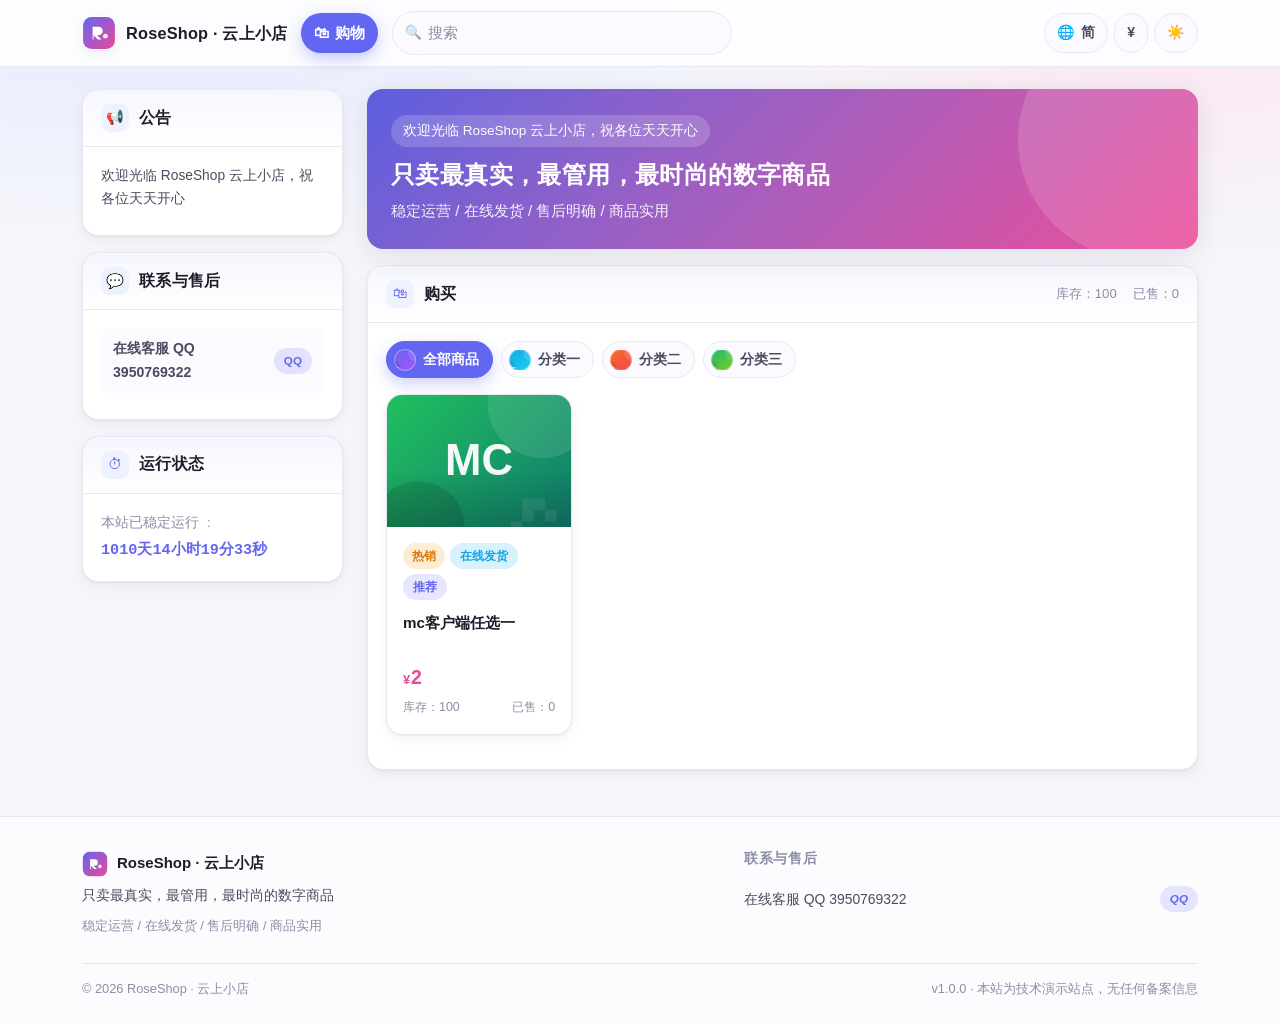
==== index.html @ aa4a369e "feat: 纯静态虚拟商品商城（前台 + 收银台） 复刻同类 PHP 发卡站的前端架构，改造为可部署到 Netlify / GitHub Pages 的纯静态站点：  - 架构：setVar/getV" ====
<!DOCTYPE html>
<html lang="zh-CN">
<head>
    <meta charset="UTF-8">
    <meta name="viewport" content="width=device-width, initial-scale=1, maximum-scale=1">
    <title>购物 - RoseShop · 云上小店</title>
    <meta name="keywords" content="数字商品,卡密,虚拟商品商城,静态站点">
    <meta name="description" content="一个纯静态、可部署到 Netlify / GitHub Pages 的虚拟商品商城">
    <link rel="icon" href="assets/images/favicon.svg">

    <!--start::HOOK-->
    <!--end::HOOK-->

    <link rel="stylesheet" href="assets/common/css/vendor/bootstrap.min.css">
    <link rel="stylesheet" href="assets/common/js/vendor/theme/default/layer.css">
    <link rel="stylesheet" href="assets/common/css/vendor/toastr.min.css">
    <link rel="stylesheet" href="assets/common/css/_.css">
    <link rel="stylesheet" href="assets/user/css/index.css">
</head>
<body>

<div data-chrome="header"></div>

<main class="container shop-layout">
    <div class="row g-3 g-lg-4">

        <!-- 主区：分类 + 商品列表 -->
        <div class="col-12 col-lg-8 col-xl-9 order-lg-last">
            <section class="rs-hero shop-hero">
                <span class="rs-hero__quote" data-role="hero-line-1">欢迎光临</span>
                <h2 data-role="hero-slogan">只卖最真实，最管用，最时尚的数字商品</h2>
                <p data-role="hero-sub">稳定运营 / 在线发货 / 售后明确 / 商品实用</p>
                <p class="mt-2 mb-0" style="font-size:.86rem;opacity:.85" data-role="hero-line-2"></p>
            </section>

            <section class="rs-panel">
                <div class="rs-panel__head">
                    <span class="rs-panel__icon">🛍</span>
                    <h6 data-i18n="购买">购买</h6>
                    <div class="ms-auto text-muted-2 d-flex gap-3" style="font-size:.82rem" data-role="shop-stats"></div>
                </div>
                <div class="rs-panel__body">
                    <div class="switch-category shop-cats"></div>
                    <div class="row g-2 g-lg-3 item-list">
                        <div class="item-message" data-i18n="努力加载中..">努力加载中..</div>
                    </div>
                </div>
            </section>
        </div>

        <!-- 侧栏：公告 / 售后 / 运行状态 -->
        <aside class="col-12 col-lg-4 col-xl-3 order-lg-first">
            <section class="rs-panel side-panel">
                <div class="rs-panel__head"><span class="rs-panel__icon">📢</span><h6 data-i18n="公告">公告</h6></div>
                <div class="rs-panel__body" data-role="announcement"></div>
            </section>

            <section class="rs-panel side-panel">
                <div class="rs-panel__head"><span class="rs-panel__icon">💬</span><h6 data-i18n="联系与售后">联系与售后</h6></div>
                <div class="rs-panel__body" data-role="contacts"></div>
            </section>

            <section class="rs-panel side-panel">
                <div class="rs-panel__head"><span class="rs-panel__icon">⏱</span><h6>运行状态</h6></div>
                <div class="rs-panel__body">
                    <div class="uptime-line"><span data-i18n="本站已稳定运行">本站已稳定运行</span>:</div>
                    <div class="rs-timer mt-1" data-role="uptime">--</div>
                </div>
            </section>
        </aside>

    </div>
</main>

<div data-chrome="footer"></div>

<!-- 第三方库（vendored，无外网依赖） -->
<script src="assets/common/js/vendor/jquery.min.js"></script>
<script src="assets/common/js/vendor/bootstrap.bundle.min.js"></script>
<script src="assets/common/js/vendor/layer.js"></script>
<script src="assets/common/js/vendor/sweetalert2.all.min.js"></script>
<script src="assets/common/js/vendor/toastr.min.js"></script>

<!-- 框架层：变量注入 / 控制器加载 / 公共运行时 -->
<script src="assets/common/js/ready.js?v=1.0.0"></script>
<script src="assets/data/i18n.js?v=1.0.0"></script>
<script src="assets/data/catalog.js?v=1.0.0"></script>
<script src="assets/data/cards.js?v=1.0.0"></script>
<script src="assets/common/js/_.js?v=1.0.0"></script>
<script src="assets/user/js/_index.js?v=1.0.0"></script>

<!-- 页面控制器：一页一控制器 -->
<script>ready("user/controller/index/index.js");</script>
</body>
</html>
---- assets/common/js/vendor/theme/default/layer.css ----
.layui-layer-imgbar,.layui-layer-imgtit a,.layui-layer-tab .layui-layer-title span,.layui-layer-title{text-overflow:ellipsis;white-space:nowrap}html #layuicss-layer{display:none;position:absolute;width:1989px}.layui-layer,.layui-layer-shade{position:fixed;_position:absolute;pointer-events:auto}.layui-layer-shade{top:0;left:0;width:100%;height:100%;_height:expression(document.body.offsetHeight+"px")}.layui-layer{-webkit-overflow-scrolling:touch;top:150px;left:0;margin:0;padding:0;background-color:#fff;-webkit-background-clip:content;border-radius:2px;box-shadow:1px 1px 50px rgba(0,0,0,.3)}.layui-layer-close{position:absolute}.layui-layer-content{position:relative}.layui-layer-border{border:1px solid #B2B2B2;border:1px solid rgba(0,0,0,.1);box-shadow:1px 1px 5px rgba(0,0,0,.2)}.layui-layer-load{background:url(loading-1.gif) center center no-repeat #eee}.layui-layer-ico{background:url(icon.png) no-repeat}.layui-layer-btn a,.layui-layer-dialog .layui-layer-ico,.layui-layer-setwin a{display:inline-block;*display:inline;*zoom:1;vertical-align:top}.layui-layer-move{display:none;position:fixed;*position:absolute;left:0;top:0;width:100%;height:100%;cursor:move;opacity:0;filter:alpha(opacity=0);background-color:#fff;z-index:2147483647}.layui-layer-resize{position:absolute;width:15px;height:15px;right:0;bottom:0;cursor:se-resize}.layer-anim{-webkit-animation-fill-mode:both;animation-fill-mode:both;-webkit-animation-duration:.3s;animation-duration:.3s}@-webkit-keyframes layer-bounceIn{0%{opacity:0;-webkit-transform:scale(.5);transform:scale(.5)}100%{opacity:1;-webkit-transform:scale(1);transform:scale(1)}}@keyframes layer-bounceIn{0%{opacity:0;-webkit-transform:scale(.5);-ms-transform:scale(.5);transform:scale(.5)}100%{opacity:1;-webkit-transform:scale(1);-ms-transform:scale(1);transform:scale(1)}}.layer-anim-00{-webkit-animation-name:layer-bounceIn;animation-name:layer-bounceIn}@-webkit-keyframes layer-zoomInDown{0%{opacity:0;-webkit-transform:scale(.1) translateY(-2000px);transform:scale(.1) translateY(-2000px);-webkit-animation-timing-function:ease-in-out;animation-timing-function:ease-in-out}60%{opacity:1;-webkit-transform:scale(.475) translateY(60px);transform:scale(.475) translateY(60px);-webkit-animation-timing-function:ease-out;animation-timing-function:ease-out}}@keyframes layer-zoomInDown{0%{opacity:0;-webkit-transform:scale(.1) translateY(-2000px);-ms-transform:scale(.1) translateY(-2000px);transform:scale(.1) translateY(-2000px);-webkit-animation-timing-function:ease-in-out;animation-timing-function:ease-in-out}60%{opacity:1;-webkit-transform:scale(.475) translateY(60px);-ms-transform:scale(.475) translateY(60px);transform:scale(.475) translateY(60px);-webkit-animation-timing-function:ease-out;animation-timing-function:ease-out}}.layer-anim-01{-webkit-animation-name:layer-zoomInDown;animation-name:layer-zoomInDown}@-webkit-keyframes layer-fadeInUpBig{0%{opacity:0;-webkit-transform:translateY(2000px);transform:translateY(2000px)}100%{opacity:1;-webkit-transform:translateY(0);transform:translateY(0)}}@keyframes layer-fadeInUpBig{0%{opacity:0;-webkit-transform:translateY(2000px);-ms-transform:translateY(2000px);transform:translateY(2000px)}100%{opacity:1;-webkit-transform:translateY(0);-ms-transform:translateY(0);transform:translateY(0)}}.layer-anim-02{-webkit-animation-name:layer-fadeInUpBig;animation-name:layer-fadeInUpBig}@-webkit-keyframes layer-zoomInLeft{0%{opacity:0;-webkit-transform:scale(.1) translateX(-2000px);transform:scale(.1) translateX(-2000px);-webkit-animation-timing-function:ease-in-out;animation-timing-function:ease-in-out}60%{opacity:1;-webkit-transform:scale(.475) translateX(48px);transform:scale(.475) translateX(48px);-webkit-animation-timing-function:ease-out;animation-timing-function:ease-out}}@keyframes layer-zoomInLeft{0%{opacity:0;-webkit-transform:scale(.1) translateX(-2000px);-ms-transform:scale(.1) translateX(-2000px);transform:scale(.1) translateX(-2000px);-webkit-animation-timing-function:ease-in-out;animation-timing-function:ease-in-out}60%{opacity:1;-webkit-transform:scale(.475) translateX(48px);-ms-transform:scale(.475) translateX(48px);transform:scale(.475) translateX(48px);-webkit-animation-timing-function:ease-out;animation-timing-function:ease-out}}.layer-anim-03{-webkit-animation-name:layer-zoomInLeft;animation-name:layer-zoomInLeft}@-webkit-keyframes layer-rollIn{0%{opacity:0;-webkit-transform:translateX(-100%) rotate(-120deg);transform:translateX(-100%) rotate(-120deg)}100%{opacity:1;-webkit-transform:translateX(0) rotate(0);transform:translateX(0) rotate(0)}}@keyframes layer-rollIn{0%{opacity:0;-webkit-transform:translateX(-100%) rotate(-120deg);-ms-transform:translateX(-100%) rotate(-120deg);transform:translateX(-100%) rotate(-120deg)}100%{opacity:1;-webkit-transform:translateX(0) rotate(0);-ms-transform:translateX(0) rotate(0);transform:translateX(0) rotate(0)}}.layer-anim-04{-webkit-animation-name:layer-rollIn;animation-name:layer-rollIn}@keyframes layer-fadeIn{0%{opacity:0}100%{opacity:1}}.layer-anim-05{-webkit-animation-name:layer-fadeIn;animation-name:layer-fadeIn}@-webkit-keyframes layer-shake{0%,100%{-webkit-transform:translateX(0);transform:translateX(0)}10%,30%,50%,70%,90%{-webkit-transform:translateX(-10px);transform:translateX(-10px)}20%,40%,60%,80%{-webkit-transform:translateX(10px);transform:translateX(10px)}}@keyframes layer-shake{0%,100%{-webkit-transform:translateX(0);-ms-transform:translateX(0);transform:translateX(0)}10%,30%,50%,70%,90%{-webkit-transform:translateX(-10px);-ms-transform:translateX(-10px);transform:translateX(-10px)}20%,40%,60%,80%{-webkit-transform:translateX(10px);-ms-transform:translateX(10px);transform:translateX(10px)}}.layer-anim-06{-webkit-animation-name:layer-shake;animation-name:layer-shake}@-webkit-keyframes fadeIn{0%{opacity:0}100%{opacity:1}}.layui-layer-title{padding:0 80px 0 20px;height:50px;line-height:50px;border-bottom:1px solid #F0F0F0;font-size:14px;color:#333;overflow:hidden;border-radius:2px 2px 0 0}.layui-layer-setwin{position:absolute;right:15px;*right:0;top:17px;font-size:0;line-height:initial}.layui-layer-setwin a{position:relative;width:16px;height:16px;margin-left:10px;font-size:12px;_overflow:hidden}.layui-layer-setwin .layui-layer-min cite{position:absolute;width:14px;height:2px;left:0;top:50%;margin-top:-1px;background-color:#2E2D3C;cursor:pointer;_overflow:hidden}.layui-layer-setwin .layui-layer-min:hover cite{background-color:#2D93CA}.layui-layer-setwin .layui-layer-max{background-position:-32px -40px}.layui-layer-setwin .layui-layer-max:hover{background-position:-16px -40px}.layui-layer-setwin .layui-layer-maxmin{background-position:-65px -40px}.layui-layer-setwin .layui-layer-maxmin:hover{background-position:-49px -40px}.layui-layer-setwin .layui-layer-close1{background-position:1px -40px;cursor:pointer}.layui-layer-setwin .layui-layer-close1:hover{opacity:.7}.layui-layer-setwin .layui-layer-close2{position:absolute;right:-28px;top:-28px;width:30px;height:30px;margin-left:0;background-position:-149px -31px;*right:-18px;_display:none}.layui-layer-setwin .layui-layer-close2:hover{background-position:-180px -31px}.layui-layer-btn{text-align:right;padding:0 15px 12px;pointer-events:auto;user-select:none;-webkit-user-select:none}.layui-layer-btn a{height:28px;line-height:28px;margin:5px 5px 0;padding:0 15px;border:1px solid #dedede;background-color:#fff;color:#333;border-radius:2px;font-weight:400;cursor:pointer;text-decoration:none}.layui-layer-btn a:hover{opacity:.9;text-decoration:none}.layui-layer-btn a:active{opacity:.8}.layui-layer-btn .layui-layer-btn0{border-color:#1E9FFF;background-color:#1E9FFF;color:#fff}.layui-layer-btn-l{text-align:left}.layui-layer-btn-c{text-align:center}.layui-layer-dialog{min-width:300px}.layui-layer-dialog .layui-layer-content{position:relative;padding:20px;line-height:24px;word-break:break-all;overflow:hidden;font-size:14px;overflow-x:hidden;overflow-y:auto}.layui-layer-dialog .layui-layer-content .layui-layer-ico{position:absolute;top:16px;left:15px;_left:-40px;width:30px;height:30px}.layui-layer-ico1{background-position:-30px 0}.layui-layer-ico2{background-position:-60px 0}.layui-layer-ico3{background-position:-90px 0}.layui-layer-ico4{background-position:-120px 0}.layui-layer-ico5{background-position:-150px 0}.layui-layer-ico6{background-position:-180px 0}.layui-layer-rim{border:6px solid #8D8D8D;border:6px solid rgba(0,0,0,.3);border-radius:5px;box-shadow:none}.layui-layer-msg{min-width:180px;border:1px solid #D3D4D3;box-shadow:none}.layui-layer-hui{min-width:100px;background-color:#000;filter:alpha(opacity=60);background-color:rgba(0,0,0,.6);color:#fff;border:none}.layui-layer-hui .layui-layer-content{padding:12px 25px;text-align:center}.layui-layer-dialog .layui-layer-padding{padding:20px 20px 20px 55px;text-align:left}.layui-layer-page .layui-layer-content{position:relative;overflow:auto}.layui-layer-iframe .layui-layer-btn,.layui-layer-page .layui-layer-btn{padding-top:10px}.layui-layer-nobg{background:0 0}.layui-layer-iframe iframe{display:block;width:100%}.layui-layer-loading{border-radius:100%;background:0 0;box-shadow:none;border:none}.layui-layer-loading .layui-layer-content{width:60px;height:24px;background:url(loading-0.gif) no-repeat}.layui-layer-loading .layui-layer-loading1{width:37px;height:37px;background:url(loading-1.gif) no-repeat}.layui-layer-ico16,.layui-layer-loading .layui-layer-loading2{width:32px;height:32px;background:url(loading-2.gif) no-repeat}.layui-layer-tips{background:0 0;box-shadow:none;border:none}.layui-layer-tips .layui-layer-content{position:relative;line-height:22px;min-width:12px;padding:8px 15px;font-size:12px;_float:left;border-radius:2px;box-shadow:1px 1px 3px rgba(0,0,0,.2);background-color:#000;color:#fff}.layui-layer-tips .layui-layer-close{right:-2px;top:-1px}.layui-layer-tips i.layui-layer-TipsG{position:absolute;width:0;height:0;border-width:8px;border-color:transparent;border-style:dashed;*overflow:hidden}.layui-layer-tips i.layui-layer-TipsB,.layui-layer-tips i.layui-layer-TipsT{left:5px;border-right-style:solid;border-right-color:#000}.layui-layer-tips i.layui-layer-TipsT{bottom:-8px}.layui-layer-tips i.layui-layer-TipsB{top:-8px}.layui-layer-tips i.layui-layer-TipsL,.layui-layer-tips i.layui-layer-TipsR{top:5px;border-bottom-style:solid;border-bottom-color:#000}.layui-layer-tips i.layui-layer-TipsR{left:-8px}.layui-layer-tips i.layui-layer-TipsL{right:-8px}.layui-layer-lan[type=dialog]{min-width:280px}.layui-layer-lan .layui-layer-title{background:#4476A7;color:#fff;border:none}.layui-layer-lan .layui-layer-btn{padding:5px 10px 10px;text-align:right;border-top:1px solid #E9E7E7}.layui-layer-lan .layui-layer-btn a{background:#fff;border-color:#E9E7E7;color:#333}.layui-layer-lan .layui-layer-btn .layui-layer-btn1{background:#C9C5C5}.layui-layer-molv .layui-layer-title{background:#009f95;color:#fff;border:none}.layui-layer-molv .layui-layer-btn a{background:#009f95;border-color:#009f95}.layui-layer-molv .layui-layer-btn .layui-layer-btn1{background:#92B8B1}.layui-layer-iconext{background:url(icon-ext.png) no-repeat}.layui-layer-prompt .layui-layer-input{display:block;width:260px;height:36px;margin:0 auto;line-height:30px;padding-left:10px;border:1px solid #e6e6e6;color:#333}.layui-layer-prompt textarea.layui-layer-input{width:300px;height:100px;line-height:20px;padding:6px 10px}.layui-layer-prompt .layui-layer-content{padding:20px}.layui-layer-prompt .layui-layer-btn{padding-top:0}.layui-layer-tab{box-shadow:1px 1px 50px rgba(0,0,0,.4)}.layui-layer-tab .layui-layer-title{padding-left:0;overflow:visible}.layui-layer-tab .layui-layer-title span{position:relative;float:left;min-width:80px;max-width:300px;padding:0 20px;text-align:center;overflow:hidden;cursor:pointer}.layui-layer-tab .layui-layer-title span.layui-this{height:51px;border-left:1px solid #eee;border-right:1px solid #eee;background-color:#fff;z-index:10}.layui-layer-tab .layui-layer-title span:first-child{border-left:none}.layui-layer-tabmain{line-height:24px;clear:both}.layui-layer-tabmain .layui-layer-tabli{display:none}.layui-layer-tabmain .layui-layer-tabli.layui-this{display:block}.layui-layer-photos{background:0 0;box-shadow:none}.layui-layer-photos .layui-layer-content{overflow:hidden;text-align:center}.layui-layer-photos .layui-layer-phimg img{position:relative;width:100%;display:inline-block;*display:inline;*zoom:1;vertical-align:top}.layui-layer-imgnext,.layui-layer-imgprev{position:fixed;top:50%;width:27px;_width:44px;height:44px;margin-top:-22px;outline:0;blr:expression(this.onFocus=this.blur())}.layui-layer-imgprev{left:30px;background-position:-5px -5px;_background-position:-70px -5px}.layui-layer-imgprev:hover{background-position:-33px -5px;_background-position:-120px -5px}.layui-layer-imgnext{right:30px;_right:8px;background-position:-5px -50px;_background-position:-70px -50px}.layui-layer-imgnext:hover{background-position:-33px -50px;_background-position:-120px -50px}.layui-layer-imgbar{position:fixed;left:0;right:0;bottom:0;width:100%;height:40px;line-height:40px;background-color:#000\9;filter:Alpha(opacity=60);background-color:rgba(2,0,0,.35);color:#fff;overflow:hidden;font-size:0}.layui-layer-imgtit *{display:inline-block;*display:inline;*zoom:1;vertical-align:top;font-size:12px}.layui-layer-imgtit a{max-width:65%;overflow:hidden;color:#fff}.layui-layer-imgtit a:hover{color:#fff;text-decoration:underline}.layui-layer-imgtit em{padding-left:10px;font-style:normal}@-webkit-keyframes layer-bounceOut{100%{opacity:0;-webkit-transform:scale(.7);transform:scale(.7)}30%{-webkit-transform:scale(1.05);transform:scale(1.05)}0%{-webkit-transform:scale(1);transform:scale(1)}}@keyframes layer-bounceOut{100%{opacity:0;-webkit-transform:scale(.7);-ms-transform:scale(.7);transform:scale(.7)}30%{-webkit-transform:scale(1.05);-ms-transform:scale(1.05);transform:scale(1.05)}0%{-webkit-transform:scale(1);-ms-transform:scale(1);transform:scale(1)}}.layer-anim-close{-webkit-animation-name:layer-bounceOut;animation-name:layer-bounceOut;-webkit-animation-fill-mode:both;animation-fill-mode:both;-webkit-animation-duration:.2s;animation-duration:.2s}@media screen and (max-width:1100px){.layui-layer-iframe{overflow-y:auto;-webkit-overflow-scrolling:touch}}
---- assets/common/css/_.css ----
/*!
 * _.css —— 全站基础样式层
 * 设计令牌 -> 基础元素 -> 导航页脚 -> 卡片/徽章/表单/表格 -> 动效
 * 主题：data-theme="light|dark"（由 Theme.apply() 写入，同时同步 data-bs-theme）
 */

/* ============================================================
 * 1. 设计令牌
 * ============================================================ */
:root {
    --rs-primary: #6366f1;
    --rs-primary-600: #4f46e5;
    --rs-primary-050: #eef2ff;
    --rs-accent: #ec4899;
    --rs-success: #10b981;
    --rs-warning: #f59e0b;
    --rs-danger: #ef4444;
    --rs-info: #0ea5e9;

    --rs-bg: #f5f6fb;
    --rs-bg-grad: radial-gradient(1200px 500px at 12% -8%, #e0e7ff 0%, rgba(224, 231, 255, 0) 60%),
    radial-gradient(900px 420px at 92% 4%, #fce7f3 0%, rgba(252, 231, 243, 0) 55%);
    --rs-surface: #ffffff;
    --rs-surface-2: #fafaff;
    --rs-border: #e7e8f2;
    --rs-border-strong: #d8dae8;
    --rs-text: #1c1d29;
    --rs-text-2: #4a4c5f;
    --rs-muted: #8b8ea6;

    --rs-radius: 16px;
    --rs-radius-sm: 10px;
    --rs-shadow-sm: 0 1px 2px rgba(24, 26, 48, .06), 0 4px 14px rgba(24, 26, 48, .05);
    --rs-shadow: 0 6px 28px rgba(24, 26, 48, .10);
    --rs-shadow-lg: 0 18px 50px rgba(24, 26, 48, .16);
    --rs-transition: .22s cubic-bezier(.4, 0, .2, 1);
}

[data-theme="dark"] {
    --rs-primary: #818cf8;
    --rs-primary-600: #6366f1;
    --rs-primary-050: #232544;
    --rs-bg: #0e1018;
    --rs-bg-grad: radial-gradient(1100px 480px at 10% -10%, #1c2140 0%, rgba(28, 33, 64, 0) 62%),
    radial-gradient(900px 400px at 95% 0%, #2a1730 0%, rgba(42, 23, 48, 0) 58%);
    --rs-surface: #171a26;
    --rs-surface-2: #1d2130;
    --rs-border: #272c3d;
    --rs-border-strong: #333a4e;
    --rs-text: #eceefb;
    --rs-text-2: #b9bed4;
    --rs-muted: #7f869d;
    --rs-shadow-sm: 0 1px 2px rgba(0, 0, 0, .4);
    --rs-shadow: 0 8px 30px rgba(0, 0, 0, .45);
    --rs-shadow-lg: 0 20px 56px rgba(0, 0, 0, .6);
}

/* ============================================================
 * 2. 基础
 * ============================================================ */
html { scroll-behavior: smooth; }

body {
    min-height: 100vh;
    margin: 0;
    color: var(--rs-text);
    background-color: var(--rs-bg);
    background-image: var(--rs-bg-grad);
    background-attachment: fixed;
    font-family: -apple-system, BlinkMacSystemFont, "Segoe UI", "PingFang SC", "Hiragino Sans GB",
    "Microsoft YaHei", "Helvetica Neue", Arial, sans-serif;
    font-size: 15px;
    line-height: 1.65;
    -webkit-font-smoothing: antialiased;
    transition: background-color var(--rs-transition), color var(--rs-transition);
}

a { color: var(--rs-primary); text-decoration: none; transition: color var(--rs-transition); }
a:hover { color: var(--rs-accent); }

h1, h2, h3, h4, h5, h6 { color: var(--rs-text); font-weight: 700; }

hr { border-color: var(--rs-border); opacity: .8; }

::selection { background: var(--rs-primary); color: #fff; }

/* 滚动条 */
::-webkit-scrollbar { width: 10px; height: 10px; }
::-webkit-scrollbar-track { background: transparent; }
::-webkit-scrollbar-thumb { background: var(--rs-border-strong); border-radius: 99px; border: 3px solid transparent; background-clip: content-box; }
::-webkit-scrollbar-thumb:hover { background: var(--rs-muted); background-clip: content-box; }

/* ============================================================
 * 3. 页头
 * ============================================================ */
/* 页头/页脚由 JS 渲染，先占位以减少布局抖动 */
[data-chrome="header"] { display: block; min-height: 66px; }
[data-chrome="footer"] { display: block; }

.rs-navbar {
    position: sticky;
    top: 0;
    z-index: 1030;
    background: color-mix(in srgb, var(--rs-surface) 88%, transparent);
    border-bottom: 1px solid var(--rs-border);
    backdrop-filter: saturate(180%) blur(14px);
    -webkit-backdrop-filter: saturate(180%) blur(14px);
}

.rs-navbar__inner {
    display: flex;
    align-items: center;
    gap: 14px;
    min-height: 66px;
    flex-wrap: wrap;
}

.rs-brand { display: flex; align-items: center; gap: 10px; flex: 0 0 auto; }
.rs-brand__logo { width: 34px; height: 34px; border-radius: 10px; box-shadow: var(--rs-shadow-sm); }
.rs-brand__name {
    font-weight: 800;
    font-size: 1.02rem;
    color: var(--rs-text);
    letter-spacing: .2px;
    max-width: 40vw;
    overflow: hidden; text-overflow: ellipsis; white-space: nowrap;
}

.rs-nav { display: flex; align-items: center; gap: 4px; list-style: none; margin: 0; padding: 0; }
.rs-nav__link {
    display: inline-flex; align-items: center; gap: 6px;
    padding: 7px 13px; border-radius: 999px;
    color: var(--rs-text-2); font-weight: 600; font-size: .93rem;
    transition: var(--rs-transition);
}
.rs-nav__link:hover { background: var(--rs-primary-050); color: var(--rs-primary); }
.rs-nav__link.is-primary { background: var(--rs-primary); color: #fff; box-shadow: 0 6px 16px color-mix(in srgb, var(--rs-primary) 35%, transparent); }
.rs-nav__icon { font-size: .95rem; }

.rs-search {
    position: relative; flex: 1 1 190px; min-width: 150px; max-width: 340px;
    display: flex; align-items: center;
    background: var(--rs-surface-2);
    border: 1px solid var(--rs-border);
    border-radius: 999px;
    padding: 0 6px 0 12px;
    transition: var(--rs-transition);
}
.rs-search:focus-within { border-color: var(--rs-primary); box-shadow: 0 0 0 4px color-mix(in srgb, var(--rs-primary) 15%, transparent); }
.rs-search__icon { font-size: .85rem; opacity: .6; }
.rs-search input {
    flex: 1; border: 0; outline: 0; background: transparent; color: var(--rs-text);
    padding: 9px 6px; font-size: .92rem; width: 100%;
}
.rs-search input::placeholder { color: var(--rs-muted); }

.rs-navbar__actions { display: flex; align-items: center; gap: 6px; margin-left: auto; }

.rs-chip {
    display: inline-flex; align-items: center; gap: 6px;
    padding: 7px 12px; border-radius: 999px;
    background: var(--rs-surface-2);
    border: 1px solid var(--rs-border);
    color: var(--rs-text-2);
    font-size: .88rem; font-weight: 600; cursor: pointer;
    transition: var(--rs-transition);
    white-space: nowrap;
}
.rs-chip:hover { border-color: var(--rs-primary); color: var(--rs-primary); transform: translateY(-1px); }
.rs-chip--primary { background: var(--rs-primary); border-color: var(--rs-primary); color: #fff; }
.rs-chip--primary:hover { color: #fff; filter: brightness(1.06); }
.rs-chip--ghost { padding: 7px 10px; }
.rs-chip--user { background: var(--rs-primary-050); border-color: transparent; color: var(--rs-primary); }
.rs-chip b { font-weight: 800; }

.rs-menu { position: relative; }
.rs-menu__panel {
    position: absolute; right: 0; top: calc(100% + 8px);
    min-width: 168px; padding: 6px;
    background: var(--rs-surface);
    border: 1px solid var(--rs-border);
    border-radius: 14px;
    box-shadow: var(--rs-shadow-lg);
    display: none; z-index: 1040;
}
.rs-menu__panel.is-open { display: block; animation: rs-pop .16s ease-out; }
.rs-menu__item {
    display: flex; align-items: center; justify-content: space-between; gap: 10px;
    width: 100%; padding: 9px 11px; border: 0; border-radius: 9px;
    background: transparent; color: var(--rs-text-2);
    font-size: .9rem; text-align: left; cursor: pointer;
    transition: var(--rs-transition);
}
.rs-menu__item:hover { background: var(--rs-primary-050); color: var(--rs-primary); }
.rs-menu__item.is-primary { background: var(--rs-primary); color: #fff; }
.rs-menu__item em { font-style: normal; opacity: .7; font-size: .82rem; }

@keyframes rs-pop { from { opacity: 0; transform: translateY(-6px); } to { opacity: 1; transform: none; } }

/* ============================================================
 * 4. 面板 / 卡片
 * ============================================================ */
.rs-panel {
    background: var(--rs-surface);
    border: 1px solid var(--rs-border);
    border-radius: var(--rs-radius);
    box-shadow: var(--rs-shadow-sm);
    overflow: hidden;
}
.rs-panel + .rs-panel { margin-top: 18px; }
.rs-panel__head {
    display: flex; align-items: center; gap: 10px;
    padding: 14px 18px;
    border-bottom: 1px solid var(--rs-border);
    background: linear-gradient(180deg, color-mix(in srgb, var(--rs-primary) 6%, transparent), transparent);
}
.rs-panel__head h6 { margin: 0; font-size: .98rem; letter-spacing: .3px; }
.rs-panel__icon {
    display: inline-flex; align-items: center; justify-content: center;
    width: 28px; height: 28px; border-radius: 9px;
    background: var(--rs-primary-050); color: var(--rs-primary); font-size: .9rem;
}
.rs-panel__body { padding: 18px; }
.rs-panel__body--tight { padding: 12px; }

.rs-hero {
    padding: 26px 24px;
    background: linear-gradient(135deg, color-mix(in srgb, var(--rs-primary) 92%, #000) 0%, var(--rs-accent) 100%);
    color: #fff;
    border-radius: var(--rs-radius);
    box-shadow: var(--rs-shadow);
    position: relative; overflow: hidden;
}
.rs-hero::after {
    content: ""; position: absolute; right: -60px; top: -70px;
    width: 240px; height: 240px; border-radius: 50%;
    background: rgba(255, 255, 255, .14);
}
.rs-hero h2 { color: #fff; font-size: 1.5rem; margin: 6px 0 8px; letter-spacing: .4px; }
.rs-hero p { margin: 0; opacity: .92; font-size: .95rem; }
.rs-hero__quote {
    display: inline-block; margin-bottom: 8px; padding: 5px 12px;
    background: rgba(255, 255, 255, .18); border-radius: 999px;
    font-size: .85rem; backdrop-filter: blur(6px);
}

/* 商品卡 */
.item-list { position: relative; }
.acg-card {
    display: flex; flex-direction: column;
    background: var(--rs-surface);
    border: 1px solid var(--rs-border);
    border-radius: var(--rs-radius);
    overflow: hidden;
    box-shadow: var(--rs-shadow-sm);
    transition: transform var(--rs-transition), box-shadow var(--rs-transition), border-color var(--rs-transition);
    position: relative; height: 100%;
}
a:hover > .acg-card { transform: translateY(-5px); box-shadow: var(--rs-shadow); border-color: color-mix(in srgb, var(--rs-primary) 45%, var(--rs-border)); }
.acg-thumb {
    height: 132px;
    background-size: cover; background-position: center;
    background-color: var(--rs-surface-2);
    position: relative;
}
.acg-thumb::after {
    content: ""; position: absolute; inset: 0;
    background: linear-gradient(180deg, transparent 55%, rgba(0, 0, 0, .18));
}
.acg-card .goods-title {
    font-size: .95rem; font-weight: 700; color: var(--rs-text);
    margin: 6px 0 8px; line-height: 1.45;
    display: -webkit-box; -webkit-line-clamp: 2; -webkit-box-orient: vertical; overflow: hidden;
    min-height: 2.7em;
}
.acg-card .tags { display: flex; flex-wrap: wrap; gap: 5px; margin-bottom: 6px; }
.acg-card .stat-row { display: flex; align-items: baseline; justify-content: space-between; }
.acg-card .stat-bottom { display: flex; justify-content: space-between; font-size: .78rem; color: var(--rs-muted); }
.acg-card .price { color: var(--rs-accent); font-weight: 800; font-size: 1.22rem; letter-spacing: -.2px; }
.acg-card .price .unit { font-size: .8rem; margin-right: 1px; font-weight: 700; }

.acg-card.soldout { opacity: .62; filter: grayscale(.7); }
.soldout-ribbon {
    position: absolute; right: -34px; top: 14px; width: 130px;
    background: var(--rs-muted); color: #fff; text-align: center;
    font-size: .74rem; font-weight: 700; padding: 3px 0;
    transform: rotate(38deg); letter-spacing: 1px;
}

.acg-card--skeleton { pointer-events: none; }
.acg-card--skeleton .sk {
    display: block; height: 12px; border-radius: 6px; margin-bottom: 9px;
    background: linear-gradient(90deg, var(--rs-border) 25%, var(--rs-surface-2) 37%, var(--rs-border) 63%);
    background-size: 400% 100%; animation: rs-shimmer 1.3s ease-in-out infinite;
}
.sk-70 { width: 70%; } .sk-40 { width: 40%; } .sk-55 { width: 55%; }
@keyframes rs-shimmer { 0% { background-position: 100% 50%; } 100% { background-position: 0 50%; } }

/* 徽章 / 标签 */
.badge-soft {
    display: inline-flex; align-items: center;
    padding: 2px 9px; border-radius: 999px;
    font-size: .73rem; font-weight: 700; line-height: 1.7;
    background: var(--rs-primary-050); color: var(--rs-primary);
    border: 1px solid transparent;
}
.badge-soft-primary { background: color-mix(in srgb, var(--rs-primary) 16%, transparent); color: var(--rs-primary); }
.badge-soft-success { background: color-mix(in srgb, var(--rs-success) 16%, transparent); color: var(--rs-success); }
.badge-soft-warning { background: color-mix(in srgb, var(--rs-warning) 18%, transparent); color: #b45309; }
.badge-soft-danger { background: color-mix(in srgb, var(--rs-danger) 16%, transparent); color: var(--rs-danger); }
.badge-soft-info { background: color-mix(in srgb, var(--rs-info) 16%, transparent); color: var(--rs-info); }
.badge-soft-muted { background: color-mix(in srgb, var(--rs-muted) 18%, transparent); color: var(--rs-muted); }
[data-theme="dark"] .badge-soft-warning { color: #fbbf24; }

/* 兼容原站标签命名 */
.acg-tag {
    display: inline-flex; align-items: center;
    padding: 2px 9px; border-radius: 999px;
    font-size: .73rem; font-weight: 700; line-height: 1.7;
    background: rgba(239, 68, 68, .16); color: #ef4444;
}
.acg-tag--blue { background: rgba(59, 130, 246, .16); color: #3b82f6; }
.acg-tag--green { background: rgba(16, 185, 129, .16); color: #10b981; }
.acg-tag--purple { background: rgba(139, 92, 246, .16); color: #8b5cf6; }
.acg-tag--orange { background: rgba(245, 158, 11, .18); color: #d97706; }
.acg-tag--cyan { background: rgba(6, 182, 212, .16); color: #0891b2; }
.acg-tag--gray { background: rgba(120, 130, 150, .18); color: var(--rs-muted); }
.acg-tag--red { background: rgba(239, 68, 68, .16); color: #ef4444; }

/* 分类 chip */
.switch-category { display: flex; flex-wrap: wrap; gap: 8px; }
.chip {
    display: inline-flex; align-items: center; gap: 7px;
    padding: 6px 13px 6px 7px; border-radius: 999px;
    background: var(--rs-surface-2); border: 1px solid var(--rs-border);
    color: var(--rs-text-2); font-size: .87rem; font-weight: 600;
    transition: var(--rs-transition);
}
.chip:hover { border-color: var(--rs-primary); color: var(--rs-primary); }
.chip.is-primary { background: var(--rs-primary); border-color: var(--rs-primary); color: #fff; box-shadow: 0 6px 16px color-mix(in srgb, var(--rs-primary) 30%, transparent); }
.chip-icon {
    width: 22px; height: 22px; border-radius: 50%;
    background-size: cover; background-position: center;
    border: 1px solid rgba(255, 255, 255, .35);
    flex: 0 0 auto;
}

/* ============================================================
 * 5. 按钮 / 表单
 * ============================================================ */
.rs-btn {
    display: inline-flex; align-items: center; justify-content: center; gap: 7px;
    padding: 10px 20px; border-radius: 12px; border: 1px solid transparent;
    font-size: .93rem; font-weight: 700; cursor: pointer;
    transition: var(--rs-transition); white-space: nowrap;
    background: var(--rs-primary); color: #fff;
}
.rs-btn:hover { color: #fff; filter: brightness(1.07); transform: translateY(-1px); box-shadow: 0 10px 22px color-mix(in srgb, var(--rs-primary) 32%, transparent); }
.rs-btn:active { transform: none; }
.rs-btn[disabled], .rs-btn.is-disabled { opacity: .55; cursor: not-allowed; transform: none; box-shadow: none; filter: none; }
.rs-btn--block { width: 100%; }
.rs-btn--lg { padding: 13px 26px; font-size: 1rem; }
.rs-btn--ghost { background: var(--rs-surface-2); color: var(--rs-text-2); border-color: var(--rs-border); }
.rs-btn--ghost:hover { color: var(--rs-primary); border-color: var(--rs-primary); box-shadow: none; background: var(--rs-primary-050); }
.rs-btn--success { background: var(--rs-success); }
.rs-btn--docker { background: var(--rs-surface); color: var(--rs-text); border-color: var(--rs-border); }

.rs-field { margin-bottom: 14px; }
.rs-field > label { display: block; font-size: .85rem; font-weight: 700; color: var(--rs-text-2); margin-bottom: 6px; }
.rs-input, .rs-select, .rs-textarea {
    width: 100%; padding: 10px 13px;
    background: var(--rs-surface-2);
    border: 1px solid var(--rs-border);
    border-radius: 11px;
    color: var(--rs-text); font-size: .93rem;
    outline: 0; transition: var(--rs-transition);
}
.rs-input:focus, .rs-select:focus, .rs-textarea:focus {
    border-color: var(--rs-primary);
    box-shadow: 0 0 0 4px color-mix(in srgb, var(--rs-primary) 14%, transparent);
    background: var(--rs-surface);
}
.rs-input::placeholder { color: var(--rs-muted); }
.rs-input--code {
    font-family: ui-monospace, SFMono-Regular, Menlo, Consolas, monospace;
    letter-spacing: .6px;
}

.rs-stepper { display: inline-flex; align-items: center; border: 1px solid var(--rs-border); border-radius: 11px; overflow: hidden; background: var(--rs-surface-2); }
.rs-stepper button {
    width: 36px; height: 38px; border: 0; background: transparent; cursor: pointer;
    color: var(--rs-text-2); font-size: 1.05rem; font-weight: 700; transition: var(--rs-transition);
}
.rs-stepper button:hover { background: var(--rs-primary-050); color: var(--rs-primary); }
.rs-stepper input {
    width: 58px; height: 38px; border: 0; background: transparent; text-align: center;
    color: var(--rs-text); font-weight: 700; outline: 0;
    border-left: 1px solid var(--rs-border); border-right: 1px solid var(--rs-border);
}

.rs-radio-group { display: flex; flex-wrap: wrap; gap: 9px; }
.rs-radio {
    display: inline-flex; align-items: center; gap: 8px;
    padding: 8px 14px; border-radius: 12px; cursor: pointer;
    background: var(--rs-surface-2); border: 1px solid var(--rs-border);
    color: var(--rs-text-2); font-size: .89rem; font-weight: 600;
    transition: var(--rs-transition);
}
.rs-radio img { width: 20px; height: 20px; border-radius: 6px; }
.rs-radio:hover { border-color: var(--rs-primary); }
.rs-radio.is-primary { border-color: var(--rs-primary); background: var(--rs-primary-050); color: var(--rs-primary); box-shadow: 0 0 0 3px color-mix(in srgb, var(--rs-primary) 12%, transparent); }

.rs-switch-race { display: flex; flex-wrap: wrap; gap: 8px; }
.rs-race {
    padding: 8px 14px; border-radius: 12px; cursor: pointer;
    background: var(--rs-surface-2); border: 1px solid var(--rs-border);
    color: var(--rs-text-2); font-size: .88rem; font-weight: 600;
    display: inline-flex; flex-direction: column; align-items: center; line-height: 1.35;
    transition: var(--rs-transition);
}
.rs-race small { font-size: .78rem; color: var(--rs-muted); font-weight: 700; }
.rs-race:hover { border-color: var(--rs-primary); }
.rs-race.is-primary { border-color: var(--rs-primary); background: var(--rs-primary-050); color: var(--rs-primary); }
.rs-race.is-primary small { color: var(--rs-primary); }
.rs-race.is-disabled { opacity: .5; cursor: not-allowed; text-decoration: line-through; }

/* ============================================================
 * 6. 表格
 * ============================================================ */
.rs-table { width: 100%; border-collapse: separate; border-spacing: 0; font-size: .9rem; }
.rs-table th, .rs-table td { padding: 11px 13px; text-align: left; border-bottom: 1px solid var(--rs-border); vertical-align: middle; }
.rs-table th { font-size: .82rem; font-weight: 700; color: var(--rs-muted); text-transform: uppercase; letter-spacing: .5px; white-space: nowrap; }
.rs-table tbody tr { transition: background var(--rs-transition); }
.rs-table tbody tr:hover { background: var(--rs-surface-2); }
.rs-table__thumb { width: 44px; height: 44px; border-radius: 10px; object-fit: cover; background: var(--rs-surface-2); }
.rs-table__empty { padding: 40px 0; text-align: center; color: var(--rs-muted); }
.rs-table-wrap { overflow-x: auto; }

/* ============================================================
 * 7. 其它通用块
 * ============================================================ */
.rs-stat { display: flex; flex-direction: column; gap: 4px; padding: 16px 18px; background: var(--rs-surface); border: 1px solid var(--rs-border); border-radius: var(--rs-radius); box-shadow: var(--rs-shadow-sm); }
.rs-stat__label { font-size: .8rem; color: var(--rs-muted); font-weight: 700; letter-spacing: .3px; }
.rs-stat__value { font-size: 1.6rem; font-weight: 800; letter-spacing: -.5px; }
.rs-stat__unit { font-size: .85rem; font-weight: 700; opacity: .7; margin-left: 3px; }
.rs-stat--primary .rs-stat__value { color: var(--rs-primary); }
.rs-stat--success .rs-stat__value { color: var(--rs-success); }
.rs-stat--info .rs-stat__value { color: var(--rs-info); }
.rs-stat--warning .rs-stat__value { color: var(--rs-warning); }

.rs-kv { display: flex; justify-content: space-between; gap: 14px; padding: 9px 0; border-bottom: 1px dashed var(--rs-border); font-size: .9rem; }
.rs-kv:last-child { border-bottom: 0; }
.rs-kv > span:first-child { color: var(--rs-muted); }
.rs-kv > span:last-child { color: var(--rs-text); font-weight: 600; text-align: right; }

.rs-contact-line { display: flex; align-items: center; justify-content: space-between; gap: 10px; padding: 9px 12px; border-radius: 11px; background: var(--rs-surface-2); margin-bottom: 8px; font-size: .88rem; transition: var(--rs-transition); }
.rs-contact-line:hover { background: var(--rs-primary-050); }
.rs-contact-line .name { color: var(--rs-text-2); font-weight: 600; overflow-wrap: anywhere; }
.rs-contact-line .badge-soft { flex: 0 0 auto; }

.rs-timer { font-family: ui-monospace, SFMono-Regular, Menlo, Consolas, monospace; font-weight: 700; color: var(--rs-primary); font-size: .95rem; }

.rs-alert { padding: 12px 15px; border-radius: 12px; font-size: .88rem; border: 1px solid transparent; }
.rs-alert--info { background: color-mix(in srgb, var(--rs-info) 12%, transparent); border-color: color-mix(in srgb, var(--rs-info) 30%, transparent); color: var(--rs-text-2); }
.rs-alert--warning { background: color-mix(in srgb, var(--rs-warning) 14%, transparent); border-color: color-mix(in srgb, var(--rs-warning) 32%, transparent); color: var(--rs-text-2); }
.rs-alert--success { background: color-mix(in srgb, var(--rs-success) 13%, transparent); border-color: color-mix(in srgb, var(--rs-success) 30%, transparent); color: var(--rs-text-2); }

.rs-empty { padding: 46px 16px; text-align: center; color: var(--rs-muted); }
.rs-empty__icon { font-size: 2.4rem; opacity: .5; display: block; margin-bottom: 10px; }

.rs-secret {
    font-family: ui-monospace, SFMono-Regular, Menlo, Consolas, monospace;
    background: var(--rs-surface-2); border: 1px dashed var(--rs-border-strong);
    border-radius: 11px; padding: 11px 13px; font-size: .92rem;
    letter-spacing: .8px; word-break: break-all;
    display: flex; align-items: center; justify-content: space-between; gap: 10px;
}
.rs-secret__copy { flex: 0 0 auto; cursor: pointer; opacity: .7; transition: var(--rs-transition); background: none; border: 0; font-size: 1rem; }
.rs-secret__copy:hover { opacity: 1; transform: scale(1.1); }

.rs-paybox { display: flex; flex-direction: column; align-items: center; gap: 12px; padding: 8px 0; }
.rs-qr { padding: 12px; background: #fff; border-radius: 14px; box-shadow: var(--rs-shadow-sm); line-height: 0; }
.rs-qr img, .rs-qr canvas { display: block; }
.rs-qr__img { width: 260px; max-width: 100%; height: auto; border-radius: 8px; }
.rs-qr__missing { display: none; width: 236px; padding: 26px 12px; text-align: center; color: var(--rs-muted); font-size: .8rem; line-height: 1.8; word-break: break-all; }

.text-muted-2 { color: var(--rs-muted) !important; }
.text-strong { color: var(--rs-text); font-weight: 700; }
.rs-mono { font-family: ui-monospace, SFMono-Regular, Menlo, Consolas, monospace; }

/* ============================================================
 * 8. 页脚
 * ============================================================ */
.rs-footer { margin-top: 46px; border-top: 1px solid var(--rs-border); background: color-mix(in srgb, var(--rs-surface) 70%, transparent); }
.rs-footer__grid { display: grid; grid-template-columns: 1.4fr 1fr; gap: 26px; padding: 34px 0 20px; }
.rs-footer__brand { display: flex; align-items: center; gap: 9px; font-weight: 800; margin-bottom: 8px; }
.rs-footer__brand img { width: 26px; height: 26px; border-radius: 8px; }
.rs-footer__col h6 { font-size: .85rem; color: var(--rs-muted); text-transform: uppercase; letter-spacing: .8px; margin-bottom: 12px; }
.rs-footer__desc { color: var(--rs-text-2); font-size: .86rem; margin: 0 0 7px; }
.rs-footer__desc--dim { color: var(--rs-muted); font-size: .8rem; }
.rs-footer__notice { margin: 8px 0 0; padding: 9px 11px; border-radius: 10px; background: var(--rs-surface-2); color: var(--rs-muted); font-size: .8rem; line-height: 1.6; }
.rs-footer__link { display: flex; align-items: center; justify-content: space-between; gap: 8px; padding: 7px 0; color: var(--rs-text-2); font-size: .87rem; }
.rs-footer__link:hover { color: var(--rs-primary); }
.rs-footer__bottom {
    display: flex; justify-content: space-between; gap: 12px; flex-wrap: wrap;
    padding: 14px 0 24px; border-top: 1px solid var(--rs-border);
    color: var(--rs-muted); font-size: .8rem;
}

/* ============================================================
 * 9. 响应式
 * ============================================================ */
@media (max-width: 991.98px) {
    .rs-footer__grid { grid-template-columns: 1fr 1fr; }
}

@media (max-width: 767.98px) {
    .rs-navbar__inner { gap: 10px; padding-top: 9px; padding-bottom: 9px; }
    .rs-brand__name { max-width: 46vw; font-size: .95rem; }
    .rs-search { order: 3; flex-basis: 100%; max-width: none; }
    .rs-navbar__actions { gap: 4px; }
    .rs-chip { padding: 6px 10px; font-size: .82rem; }
    .rs-footer__grid { grid-template-columns: 1fr; gap: 18px; padding-top: 24px; }
    .rs-hero { padding: 20px 18px; }
    .rs-hero h2 { font-size: 1.22rem; }
}

/* 打印（订单凭证） */
@media print {
    .rs-navbar, .rs-footer, .rs-btn { display: none !important; }
    body { background: #fff; }
    .rs-panel { box-shadow: none; border-color: #ddd; }
}
---- assets/user/css/index.css ----
/*!
 * assets/user/css/index.css —— 前台页面样式（首页 / 列表 / 详情 / 订单 / 查询）
 */

/* ---------- 首页布局 ---------- */
.shop-layout { padding-top: 22px; }

.shop-hero { margin-bottom: 16px; }

.shop-actions {
    display: flex;
    align-items: center;
    justify-content: space-between;
    gap: 12px;
    flex-wrap: wrap;
    margin-bottom: 10px;
    color: var(--rs-muted);
    font-size: .85rem;
}

.shop-cats { margin-bottom: 16px; }

.item-message {
    grid-column: 1 / -1;
    padding: 46px 16px;
    text-align: center;
    color: var(--rs-muted);
}

/* ---------- 侧栏 ---------- */
.side-panel + .side-panel { margin-top: 16px; }

.uptime-line {
    display: flex;
    align-items: baseline;
    gap: 8px;
    font-size: .85rem;
    color: var(--rs-muted);
}

/* ---------- 商品详情 ---------- */
.item-head { display: flex; gap: 20px; flex-wrap: wrap; }
.item-head__cover {
    flex: 0 0 210px; max-width: 210px; height: 210px;
    border-radius: var(--rs-radius); background-size: cover; background-position: center;
    box-shadow: var(--rs-shadow-sm); cursor: zoom-in;
}
.item-head__main { flex: 1 1 320px; min-width: 260px; }
.item-head__title { font-size: 1.32rem; font-weight: 800; margin: 0 0 8px; letter-spacing: -.2px; }
.item-head__meta { display: flex; align-items: center; gap: 10px; flex-wrap: wrap; margin-bottom: 12px; }
.item-price {
    font-size: 2rem; font-weight: 800; color: var(--rs-accent);
    letter-spacing: -1px; line-height: 1.1; margin: 4px 0 14px;
}
.item-price .unit { font-size: 1rem; font-weight: 700; margin-right: 2px; }

.vstack { display: flex; flex-direction: column; gap: 15px; }
.vstack__row { display: flex; gap: 12px; flex-wrap: wrap; align-items: flex-start; }
.vstack__label { flex: 0 0 74px; font-size: .87rem; font-weight: 700; color: var(--rs-text-2); padding-top: 8px; }
.vstack__ctrl { flex: 1 1 240px; min-width: 200px; }

.checkout-bar {
    display: flex; align-items: center; justify-content: space-between;
    gap: 16px; flex-wrap: wrap;
    padding: 16px 18px;
    background: linear-gradient(135deg, color-mix(in srgb, var(--rs-primary) 10%, transparent), color-mix(in srgb, var(--rs-accent) 10%, transparent));
    border: 1px solid var(--rs-border);
    border-radius: var(--rs-radius);
    margin-top: 4px;
}
.checkout-bar__sum { font-size: .88rem; color: var(--rs-muted); }
.checkout-bar__amount { font-size: 1.6rem; font-weight: 800; color: var(--rs-accent); letter-spacing: -.6px; }

.detail-body { line-height: 1.85; color: var(--rs-text-2); font-size: .95rem; }
.detail-body p { margin: 0 0 10px; }
.detail-body img { max-width: 100%; border-radius: 12px; box-shadow: var(--rs-shadow-sm); margin: 6px 0; }
.detail-body a { font-weight: 600; }

/* ---------- 订单 / 支付 ---------- */
.order-status {
    display: flex; align-items: center; gap: 10px;
    padding: 14px 18px; border-radius: var(--rs-radius);
    font-weight: 700; font-size: .98rem;
    background: var(--rs-surface-2); border: 1px solid var(--rs-border);
}
.order-status--ok { background: color-mix(in srgb, var(--rs-success) 13%, transparent); border-color: color-mix(in srgb, var(--rs-success) 30%, transparent); color: var(--rs-success); }
.order-status--wait { background: color-mix(in srgb, var(--rs-warning) 13%, transparent); border-color: color-mix(in srgb, var(--rs-warning) 30%, transparent); color: #b45309; }
[data-theme="dark"] .order-status--wait { color: #fbbf24; }

.order-no {
    font-family: ui-monospace, SFMono-Regular, Menlo, Consolas, monospace;
    font-weight: 700; letter-spacing: .4px; color: var(--rs-primary);
}

.card-box { border: 1px dashed var(--rs-border-strong); border-radius: var(--rs-radius); padding: 14px; background: var(--rs-surface-2); }

/* ---------- 查询页 ---------- */
.query-form { max-width: 520px; margin: 0 auto; }
.query-result { max-width: 720px; margin: 20px auto 0; }

/* ---------- 移动端 ---------- */
@media (max-width: 767.98px) {
    .item-head__cover { flex: 0 0 100%; max-width: 100%; height: 180px; }
    .item-price { font-size: 1.7rem; }
    .vstack__label { flex-basis: 100%; padding-top: 0; }
    .checkout-bar { flex-direction: column; align-items: stretch; text-align: center; }
    .checkout-bar .rs-btn { width: 100%; }
}
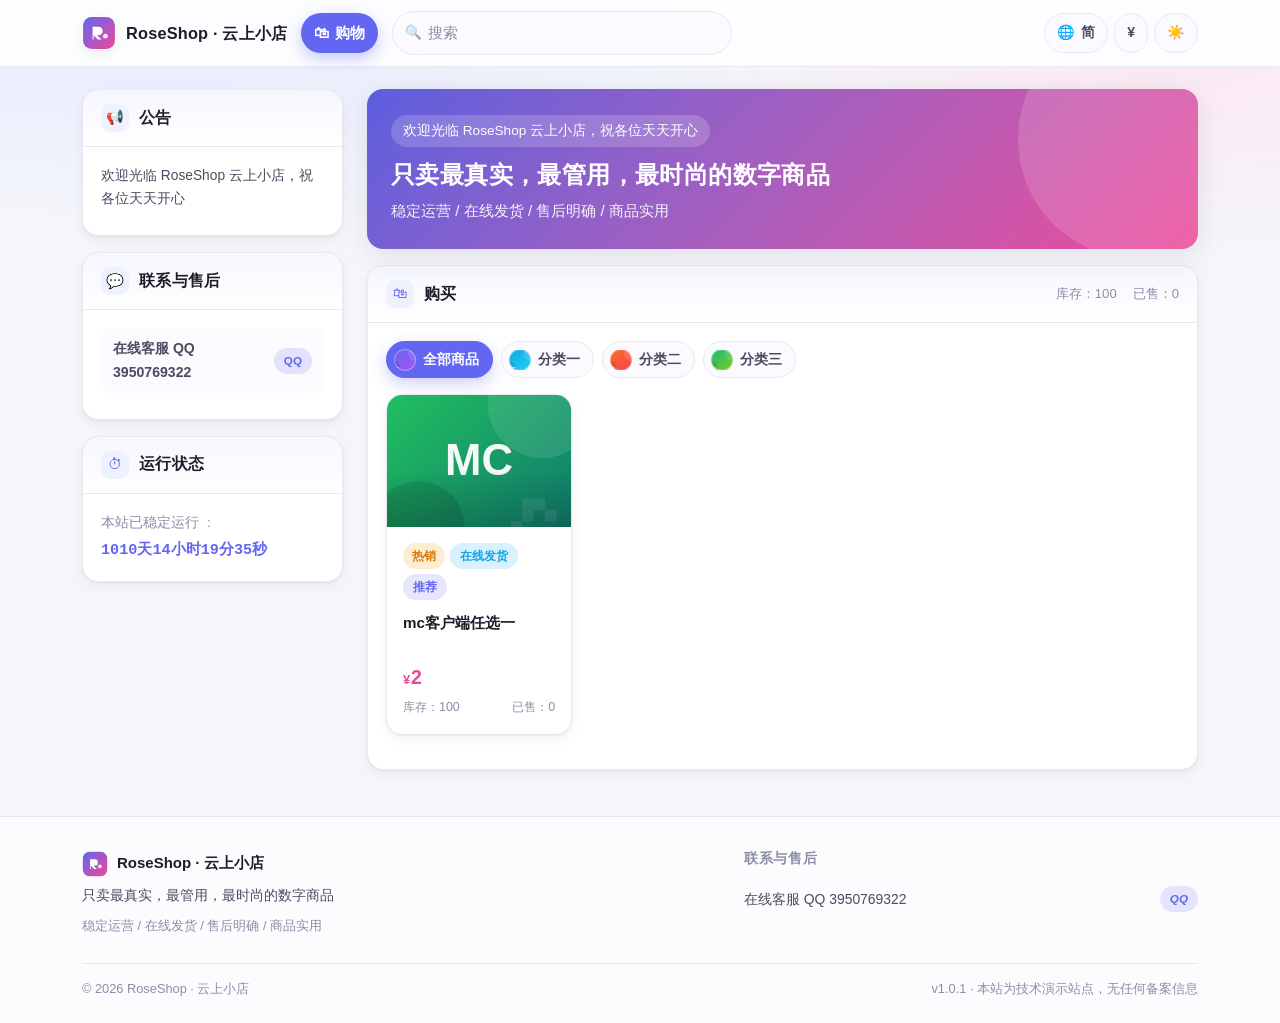
==== commit 60b77162: "chore(assets): 资源版本号 1.0.1 index.css 与页面控制器原先不带版本参数，部署后会被 GitHub Pages CDN 缓存住导致改动不生效；现统一带上 ?v=1.0.1" ====
--- a/index.html
+++ b/index.html
@@ -15,7 +15,7 @@
     <link rel="stylesheet" href="assets/common/js/vendor/theme/default/layer.css">
     <link rel="stylesheet" href="assets/common/css/vendor/toastr.min.css">
     <link rel="stylesheet" href="assets/common/css/_.css">
-    <link rel="stylesheet" href="assets/user/css/index.css">
+    <link rel="stylesheet" href="assets/user/css/index.css?v=1.0.1">
 </head>
 <body>
 
@@ -82,14 +82,14 @@
 <script src="assets/common/js/vendor/toastr.min.js"></script>
 
 <!-- 框架层：变量注入 / 控制器加载 / 公共运行时 -->
-<script src="assets/common/js/ready.js?v=1.0.0"></script>
-<script src="assets/data/i18n.js?v=1.0.0"></script>
-<script src="assets/data/catalog.js?v=1.0.0"></script>
-<script src="assets/data/cards.js?v=1.0.0"></script>
-<script src="assets/common/js/_.js?v=1.0.0"></script>
-<script src="assets/user/js/_index.js?v=1.0.0"></script>
+<script src="assets/common/js/ready.js?v=1.0.1"></script>
+<script src="assets/data/i18n.js?v=1.0.1"></script>
+<script src="assets/data/catalog.js?v=1.0.1"></script>
+<script src="assets/data/cards.js?v=1.0.1"></script>
+<script src="assets/common/js/_.js?v=1.0.1"></script>
+<script src="assets/user/js/_index.js?v=1.0.1"></script>
 
 <!-- 页面控制器：一页一控制器 -->
-<script>ready("user/controller/index/index.js");</script>
+<script>ready("user/controller/index/index.js?v=1.0.1");</script>
 </body>
 </html>
--- a/assets/user/css/index.css
+++ b/assets/user/css/index.css
@@ -71,6 +71,9 @@
 .checkout-bar__sum { font-size: .88rem; color: var(--rs-muted); }
 .checkout-bar__amount { font-size: 1.6rem; font-weight: 800; color: var(--rs-accent); letter-spacing: -.6px; }
 
+/* 购买区下方的支付备注 */
+.item-pay-note { margin-top: 14px; line-height: 1.75; overflow-wrap: anywhere; }
+
 .detail-body { line-height: 1.85; color: var(--rs-text-2); font-size: .95rem; }
 .detail-body p { margin: 0 0 10px; }
 .detail-body img { max-width: 100%; border-radius: 12px; box-shadow: var(--rs-shadow-sm); margin: 6px 0; }
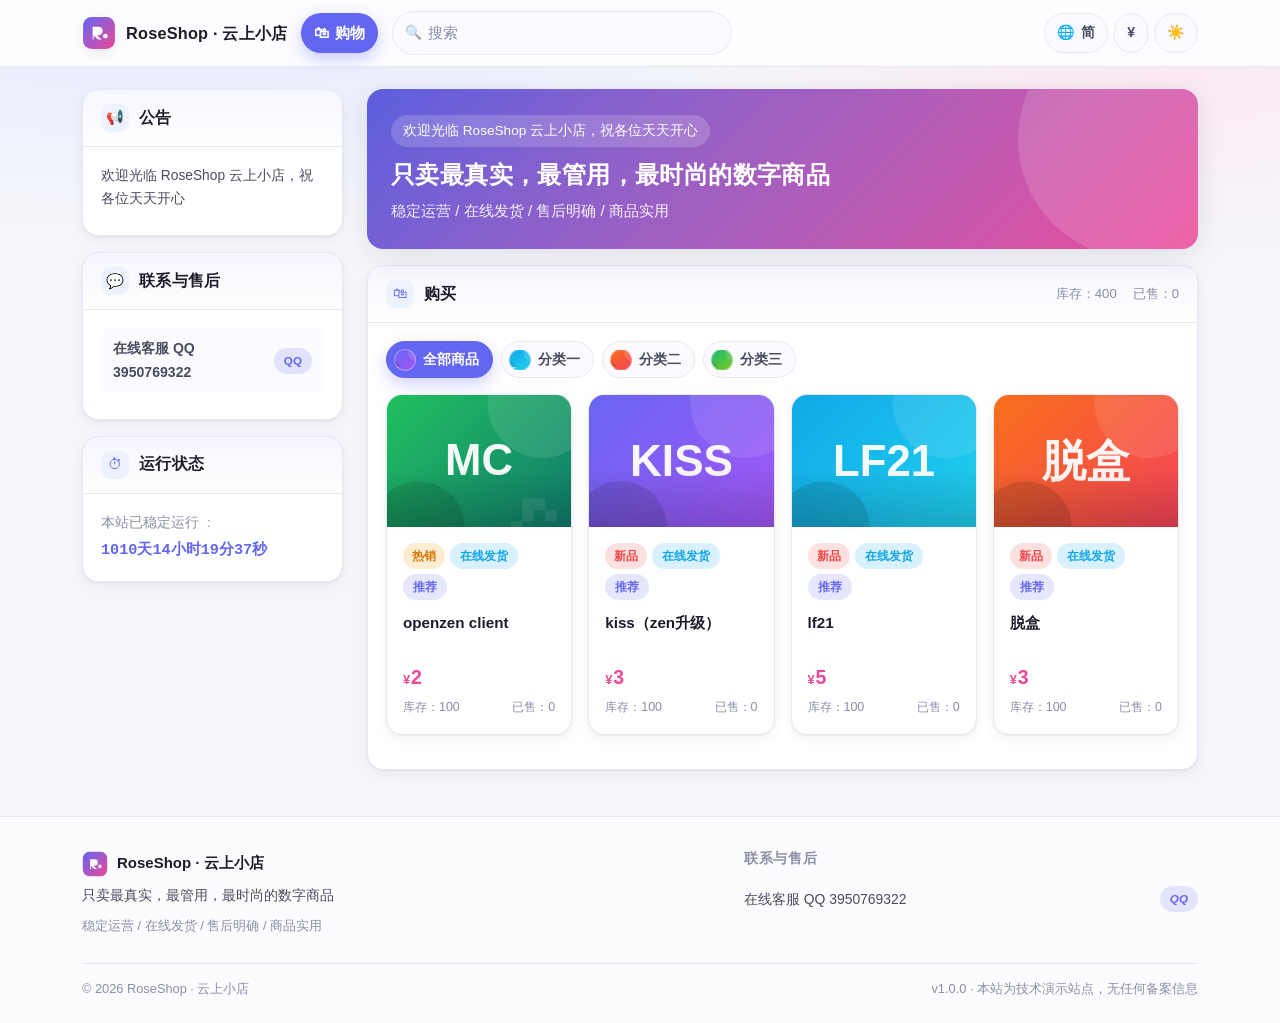
==== commit 432ab1c6: "feat(catalog): 新增 kiss/lf21/脱盒 三件商品，详情支持段落与可点击链接 同时把资源版本号回退为 1.0.0（撤销 60b7716 的 HTML / ASSET_VERSION" ====
--- a/index.html
+++ b/index.html
@@ -15,7 +15,7 @@
     <link rel="stylesheet" href="assets/common/js/vendor/theme/default/layer.css">
     <link rel="stylesheet" href="assets/common/css/vendor/toastr.min.css">
     <link rel="stylesheet" href="assets/common/css/_.css">
-    <link rel="stylesheet" href="assets/user/css/index.css?v=1.0.1">
+    <link rel="stylesheet" href="assets/user/css/index.css">
 </head>
 <body>
 
@@ -82,14 +82,14 @@
 <script src="assets/common/js/vendor/toastr.min.js"></script>
 
 <!-- 框架层：变量注入 / 控制器加载 / 公共运行时 -->
-<script src="assets/common/js/ready.js?v=1.0.1"></script>
-<script src="assets/data/i18n.js?v=1.0.1"></script>
-<script src="assets/data/catalog.js?v=1.0.1"></script>
-<script src="assets/data/cards.js?v=1.0.1"></script>
-<script src="assets/common/js/_.js?v=1.0.1"></script>
-<script src="assets/user/js/_index.js?v=1.0.1"></script>
+<script src="assets/common/js/ready.js?v=1.0.0"></script>
+<script src="assets/data/i18n.js?v=1.0.0"></script>
+<script src="assets/data/catalog.js?v=1.0.0"></script>
+<script src="assets/data/cards.js?v=1.0.0"></script>
+<script src="assets/common/js/_.js?v=1.0.0"></script>
+<script src="assets/user/js/_index.js?v=1.0.0"></script>
 
 <!-- 页面控制器：一页一控制器 -->
-<script>ready("user/controller/index/index.js?v=1.0.1");</script>
+<script>ready("user/controller/index/index.js");</script>
 </body>
 </html>
